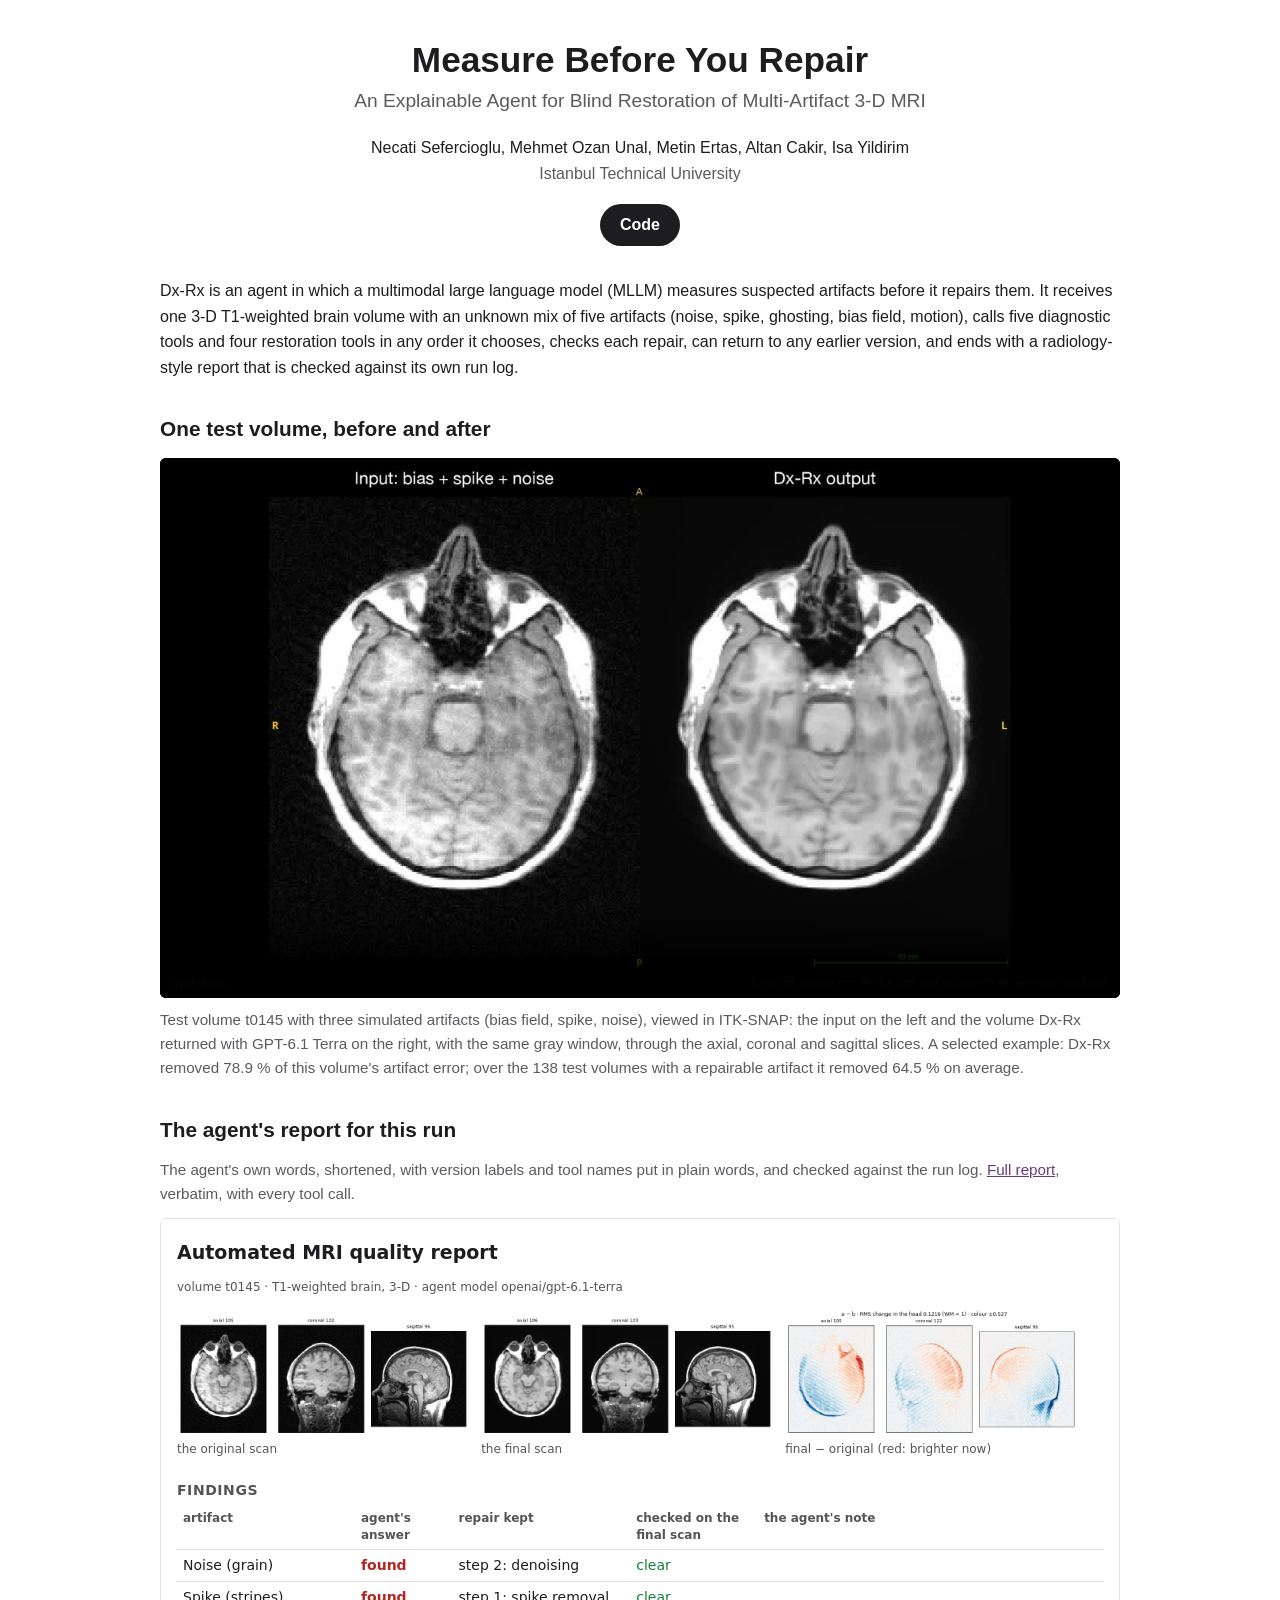
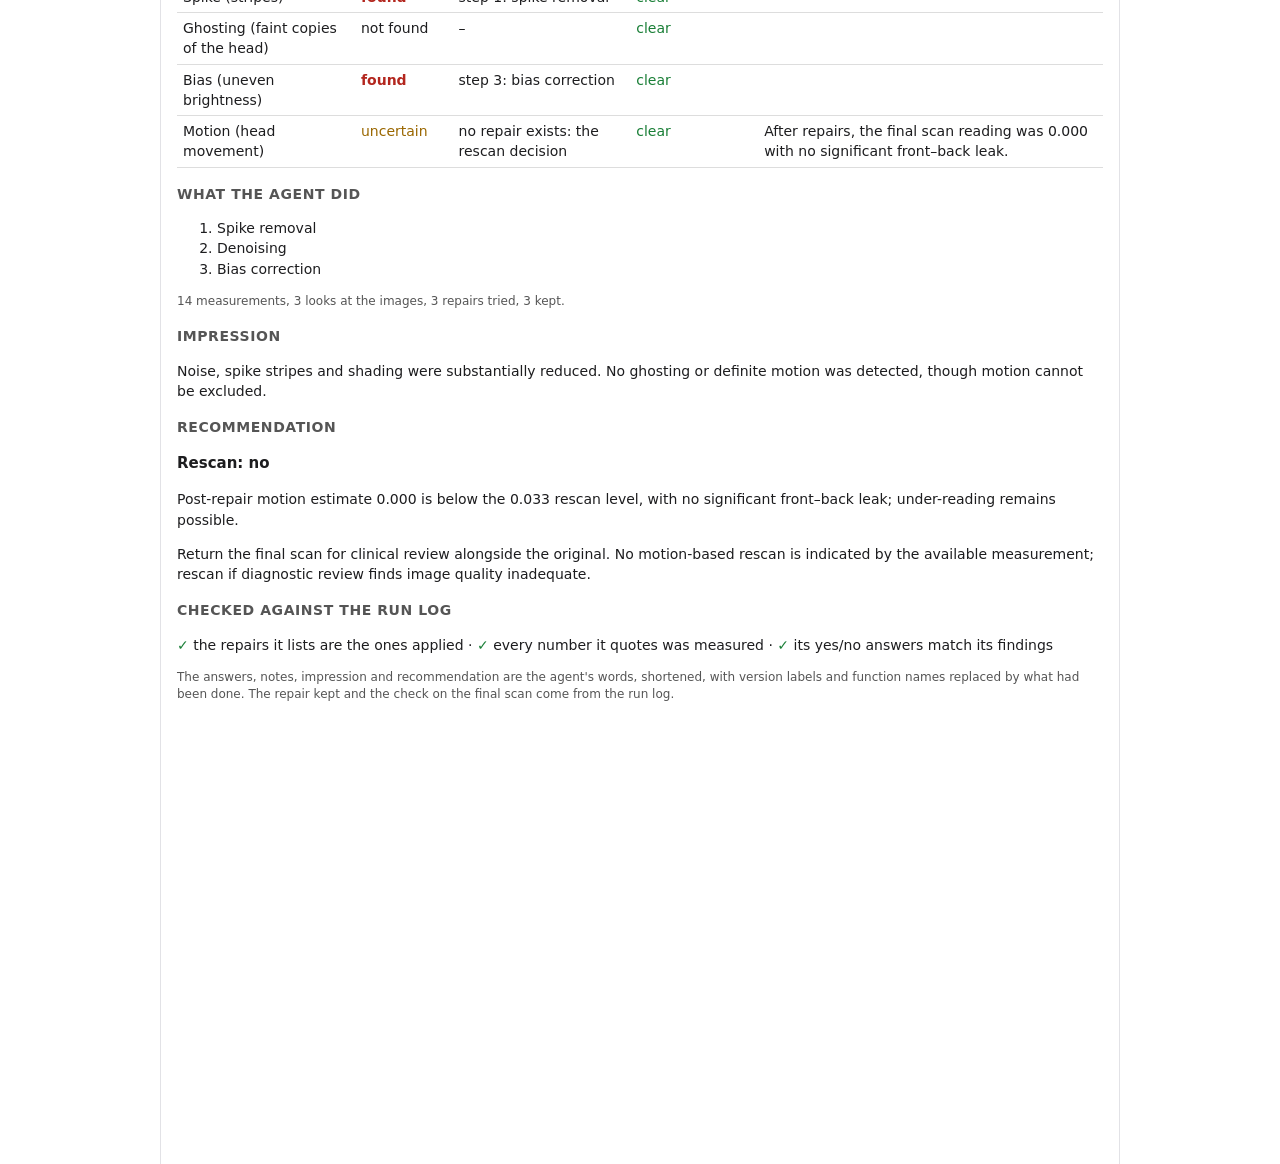
==== index.html @ 36d62033 "Demo page: test volume t0145 in ITK-SNAP, input and Dx-Rx output, and the agent's report" ====
<!doctype html>
<html lang="en">
<head>
<meta charset="utf-8">
<meta name="viewport" content="width=device-width, initial-scale=1">
<title>Measure Before You Repair</title>
<meta name="description" content="Dx-Rx: an MLLM agent that measures before it repairs, for blind restoration of multi-artifact 3-D brain MRI.">
<link rel="stylesheet" href="style.css">
</head>
<body>
<main>
  <header>
    <h1>Measure Before You Repair</h1>
    <p class="sub">An Explainable Agent for Blind Restoration of Multi-Artifact 3-D MRI</p>
    <p class="authors">Necati Sefercioglu, Mehmet Ozan Unal, Metin Ertas, Altan Cakir, Isa Yildirim</p>
    <p class="aff">Istanbul Technical University</p>
    <nav><a class="btn" href="https://github.com/itu-biai/measure-before-you-repair">Code</a></nav>
  </header>

  <section>
    <p>Dx-Rx is an agent in which a multimodal large language model (MLLM) measures suspected artifacts before it
    repairs them. It receives one 3-D T1-weighted brain volume with an unknown mix of five artifacts (noise, spike,
    ghosting, bias field, motion), calls five diagnostic tools and four restoration tools in any order it chooses,
    checks each repair, can return to any earlier version, and ends with a radiology-style report that is checked
    against its own run log.</p>
  </section>

  <section>
    <h2>One test volume, before and after</h2>
    <video controls muted playsinline preload="metadata" poster="assets/poster.jpg">
      <source src="assets/dxrx_t0145_itksnap.mp4" type="video/mp4">
    </video>
    <p class="cap">Test volume t0145 with three simulated artifacts (bias field, spike, noise), viewed in ITK-SNAP:
    the input on the left and the volume Dx-Rx returned with GPT-6.1 Terra on the right, with the same gray window,
    through the axial, coronal and sagittal slices. A selected example: Dx-Rx removed 78.9&nbsp;% of this volume's
    artifact error; over the 138 test volumes with a repairable artifact it removed 64.5&nbsp;% on average.</p>
  </section>

  <section>
    <h2>The agent's report for this run</h2>
    <p class="cap">The agent's own words, shortened, with version labels and tool names put in plain words, and
    checked against the run log. <a href="assets/report/report.html">Full report</a>, verbatim, with every tool
    call.</p>
    <iframe id="card" src="assets/report/card.html" title="The agent's report for test volume t0145"></iframe>
  </section>

  <footer>
    <p>Scan from the <a href="https://brain-development.org/ixi-dataset/">IXI dataset</a> (CC BY-SA 3.0). The video
    and pictures on this page are shared under CC BY-SA 3.0. Code under the MIT License.</p>
  </footer>
</main>
<script>
  // Fit the report card's frame to its content (same origin).
  const f = document.getElementById("card");
  const fit = () => { try { f.style.height = f.contentDocument.documentElement.scrollHeight + "px"; } catch (e) {} };
  f.addEventListener("load", fit);
  window.addEventListener("resize", fit);
</script>
</body>
</html>
---- style.css ----
:root { --fg: #1d1d1f; --muted: #5a5a60; --rule: #e2e2e6; --accent: #6b3a7a; --bg: #ffffff; }
* { box-sizing: border-box; }
body { margin: 0; background: var(--bg); color: var(--fg);
  font: 16px/1.6 -apple-system, BlinkMacSystemFont, "Segoe UI", Helvetica, Arial, sans-serif; }
main { max-width: 1000px; margin: 0 auto; padding: 40px 20px 64px; }
header { text-align: center; margin-bottom: 28px; }
h1 { font-size: 2.2rem; line-height: 1.15; margin: 0 0 6px; }
.sub { font-size: 1.2rem; color: var(--muted); margin: 0 0 18px; }
.authors { margin: 0; }
.aff { margin: 0 0 18px; color: var(--muted); }
.btn { display: inline-block; padding: 8px 20px; border-radius: 999px; background: var(--fg); color: #fff;
  text-decoration: none; font-weight: 600; }
.btn:hover, .btn:focus-visible { background: var(--accent); }
section { margin: 32px 0; }
h2 { font-size: 1.3rem; margin: 0 0 12px; }
p { margin: 0 0 12px; }
video { display: block; width: 100%; height: auto; background: #000; border-radius: 6px; }
.cap { color: var(--muted); font-size: 0.95rem; margin-top: 10px; }
a { color: var(--accent); }
iframe { display: block; width: 100%; height: 1400px; border: 1px solid var(--rule); border-radius: 6px; background: #fff; }
footer { border-top: 1px solid var(--rule); padding-top: 16px; color: var(--muted); font-size: 0.9rem; }
@media (max-width: 600px) { h1 { font-size: 1.7rem; } .sub { font-size: 1.05rem; } }
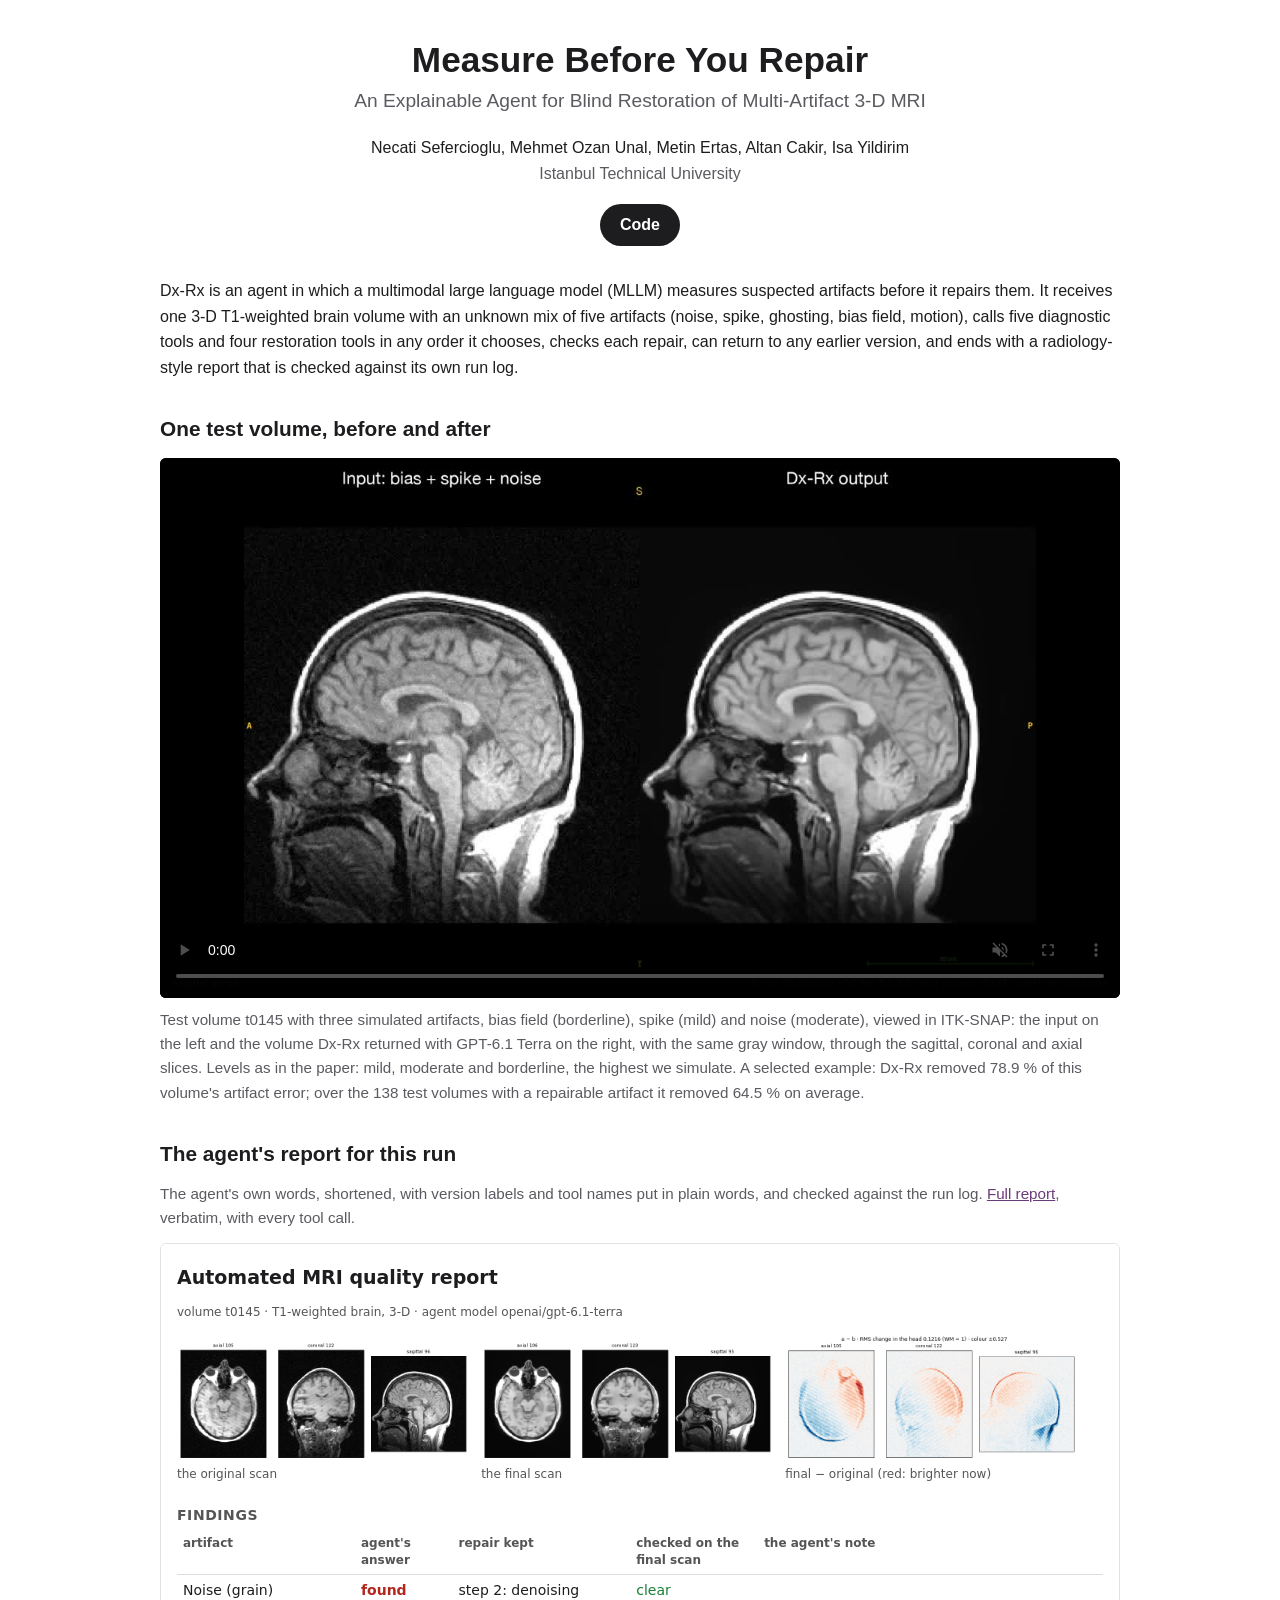
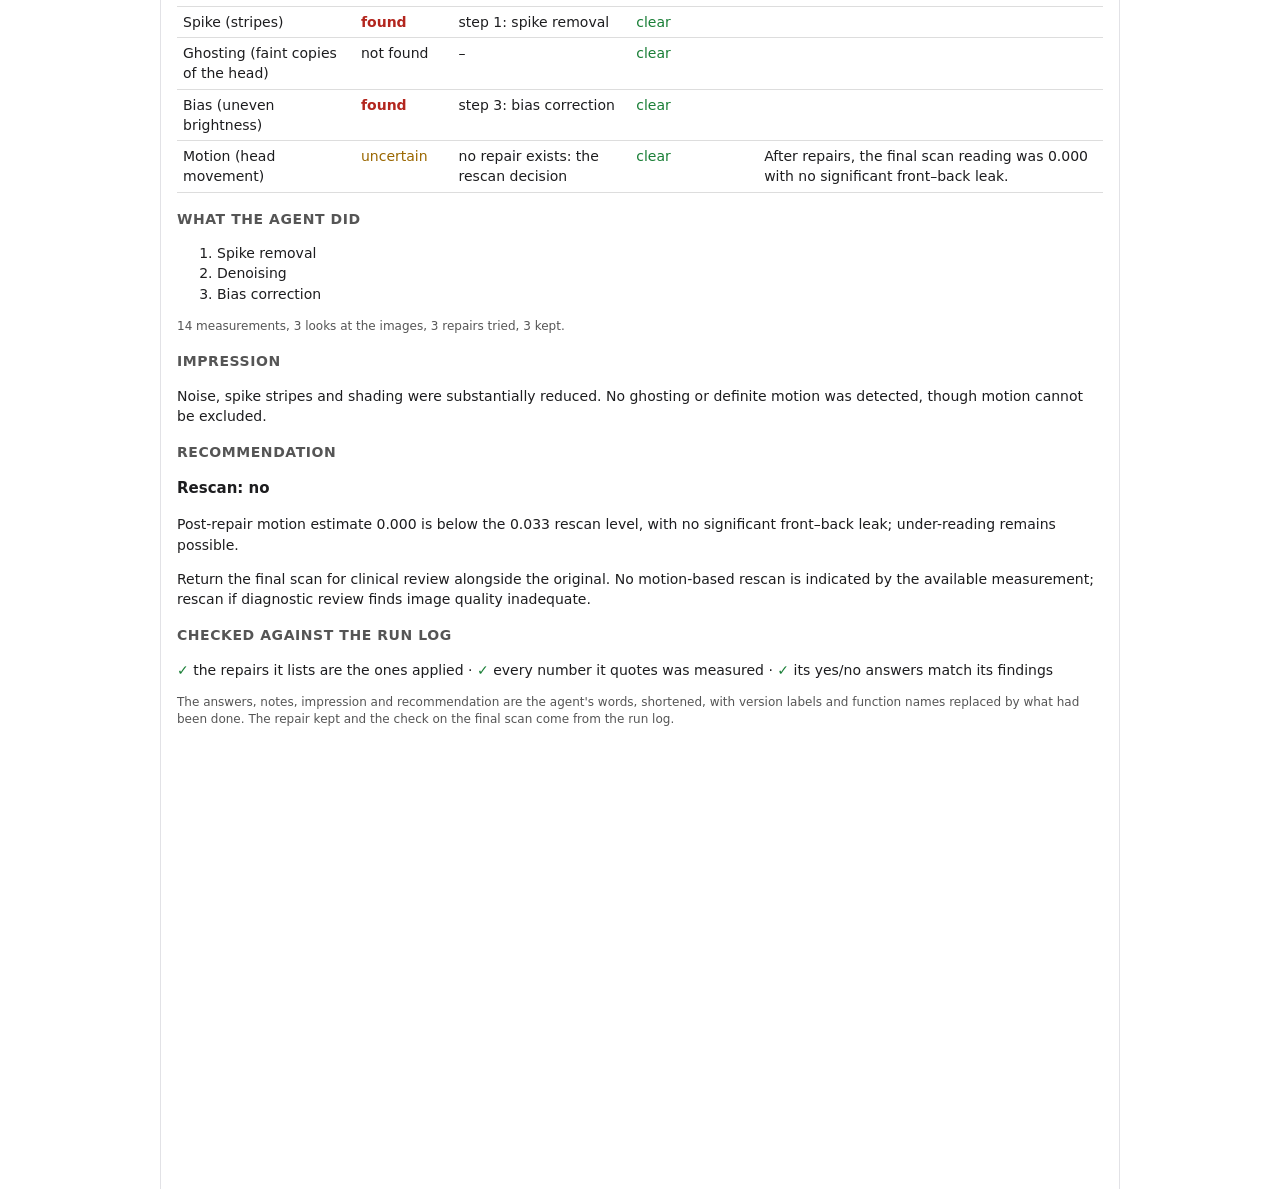
==== commit c85c3a5a: "Demo: video in the order sagittal, coronal, axial; artifact levels in the caption" ====
--- a/index.html
+++ b/index.html
@@ -30,9 +30,9 @@
     <video controls muted playsinline preload="metadata" poster="assets/poster.jpg">
       <source src="assets/dxrx_t0145_itksnap.mp4" type="video/mp4">
     </video>
-    <p class="cap">Test volume t0145 with three simulated artifacts (bias field, spike, noise), viewed in ITK-SNAP:
+    <p class="cap">Test volume t0145 with three simulated artifacts, bias field (borderline), spike (mild) and noise (moderate), viewed in ITK-SNAP:
     the input on the left and the volume Dx-Rx returned with GPT-6.1 Terra on the right, with the same gray window,
-    through the axial, coronal and sagittal slices. A selected example: Dx-Rx removed 78.9&nbsp;% of this volume's
+    through the sagittal, coronal and axial slices. Levels as in the paper: mild, moderate and borderline, the highest we simulate. A selected example: Dx-Rx removed 78.9&nbsp;% of this volume's
     artifact error; over the 138 test volumes with a repairable artifact it removed 64.5&nbsp;% on average.</p>
   </section>
 
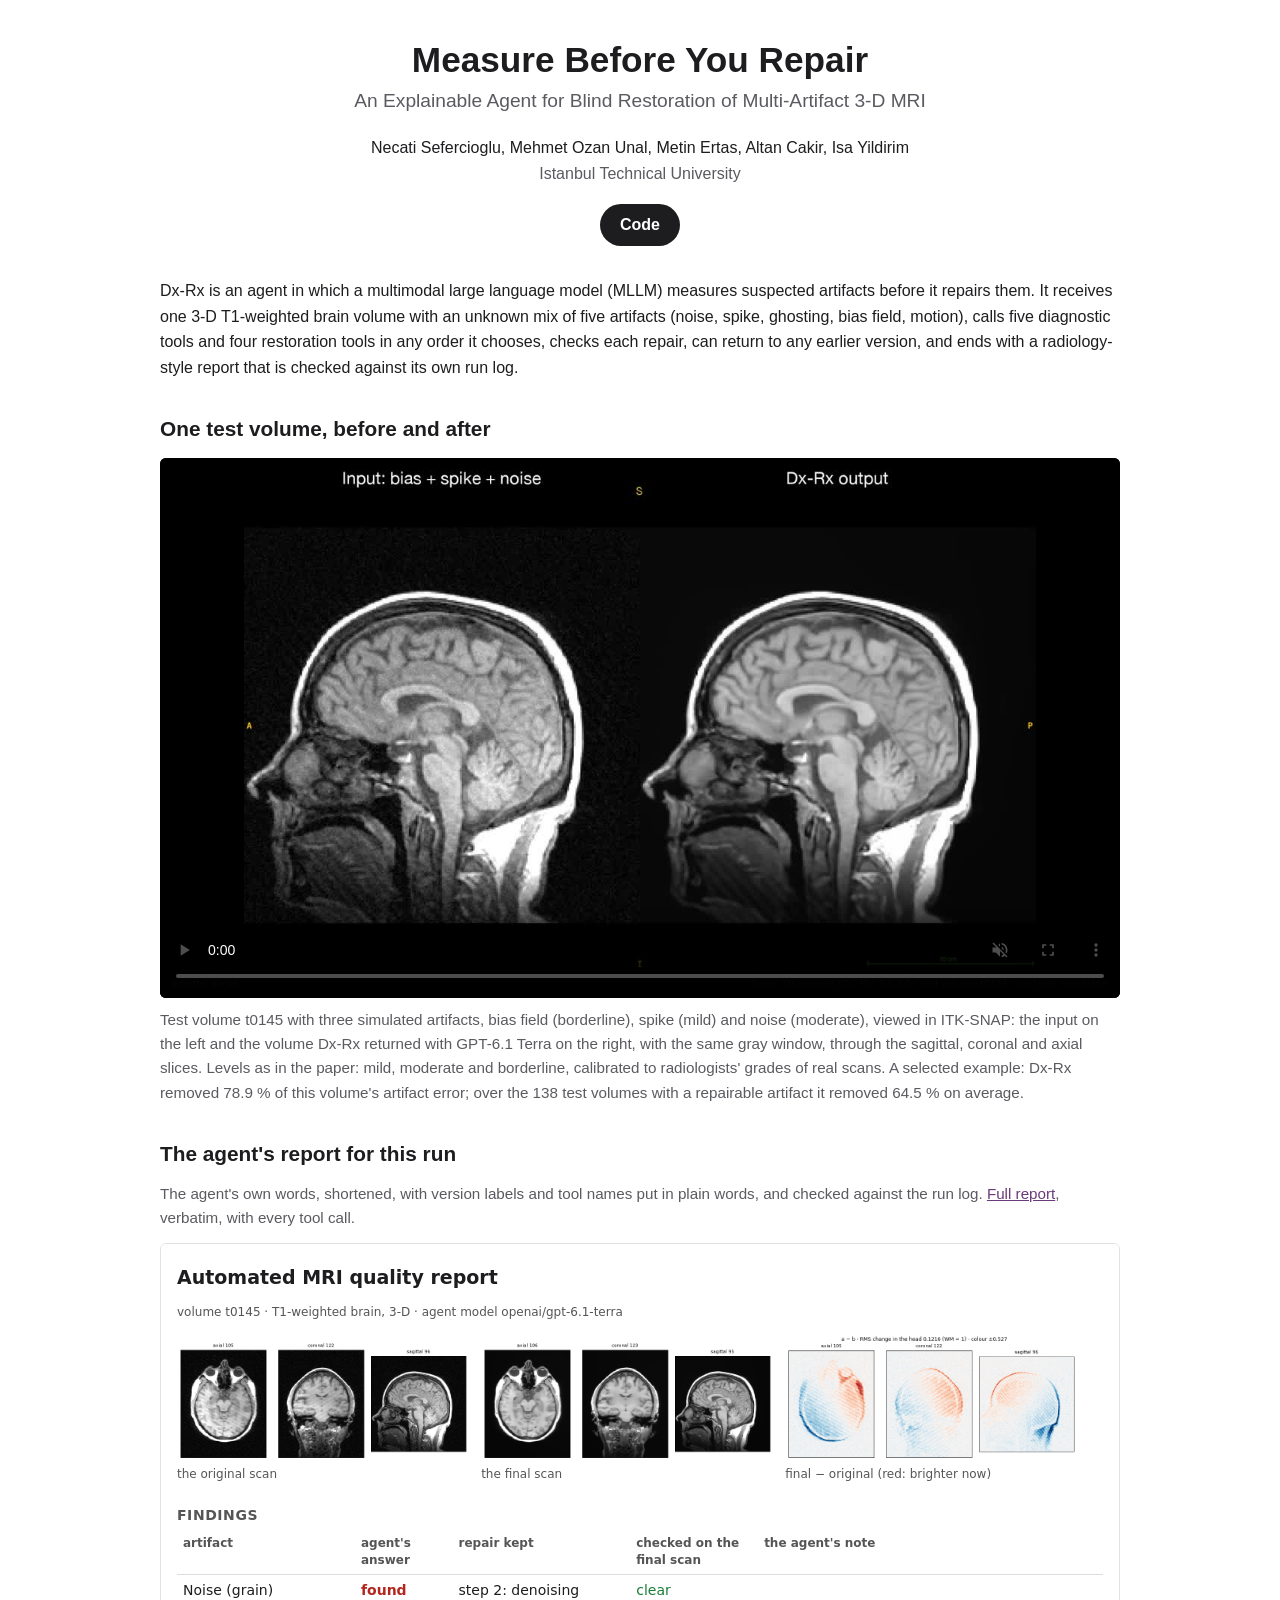
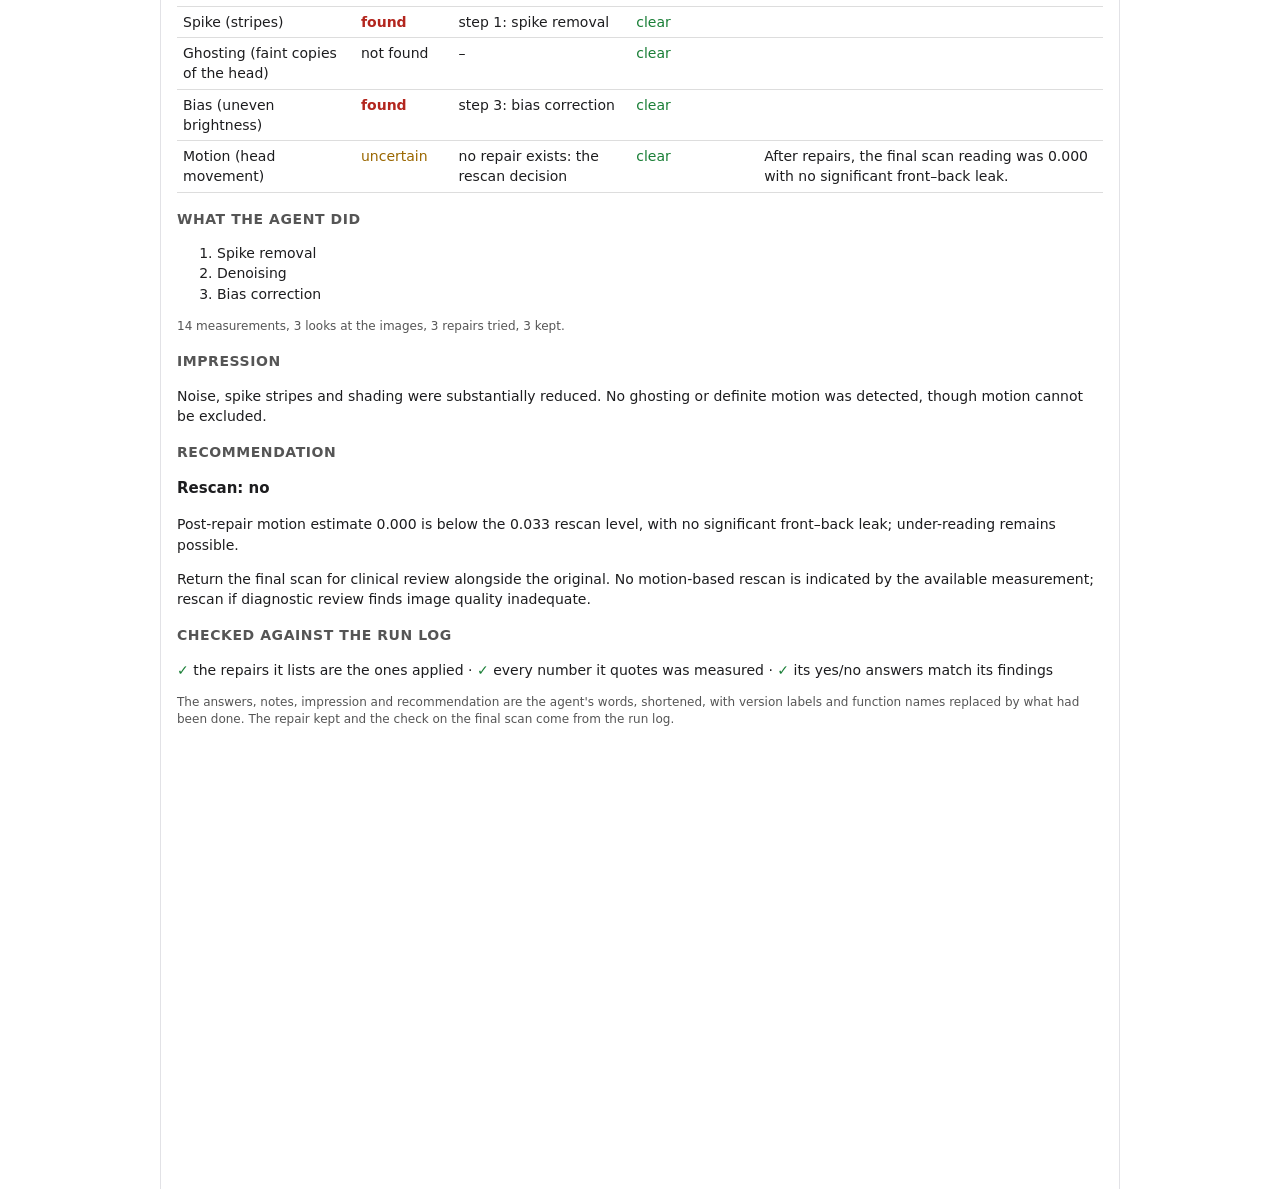
==== commit 8e8ddb65: "Demo: caption describes the levels with the abstract's words" ====
--- a/index.html
+++ b/index.html
@@ -32,7 +32,7 @@
     </video>
     <p class="cap">Test volume t0145 with three simulated artifacts, bias field (borderline), spike (mild) and noise (moderate), viewed in ITK-SNAP:
     the input on the left and the volume Dx-Rx returned with GPT-6.1 Terra on the right, with the same gray window,
-    through the sagittal, coronal and axial slices. Levels as in the paper: mild, moderate and borderline, the highest we simulate. A selected example: Dx-Rx removed 78.9&nbsp;% of this volume's
+    through the sagittal, coronal and axial slices. Levels as in the paper: mild, moderate and borderline, calibrated to radiologists' grades of real scans. A selected example: Dx-Rx removed 78.9&nbsp;% of this volume's
     artifact error; over the 138 test volumes with a repairable artifact it removed 64.5&nbsp;% on average.</p>
   </section>
 
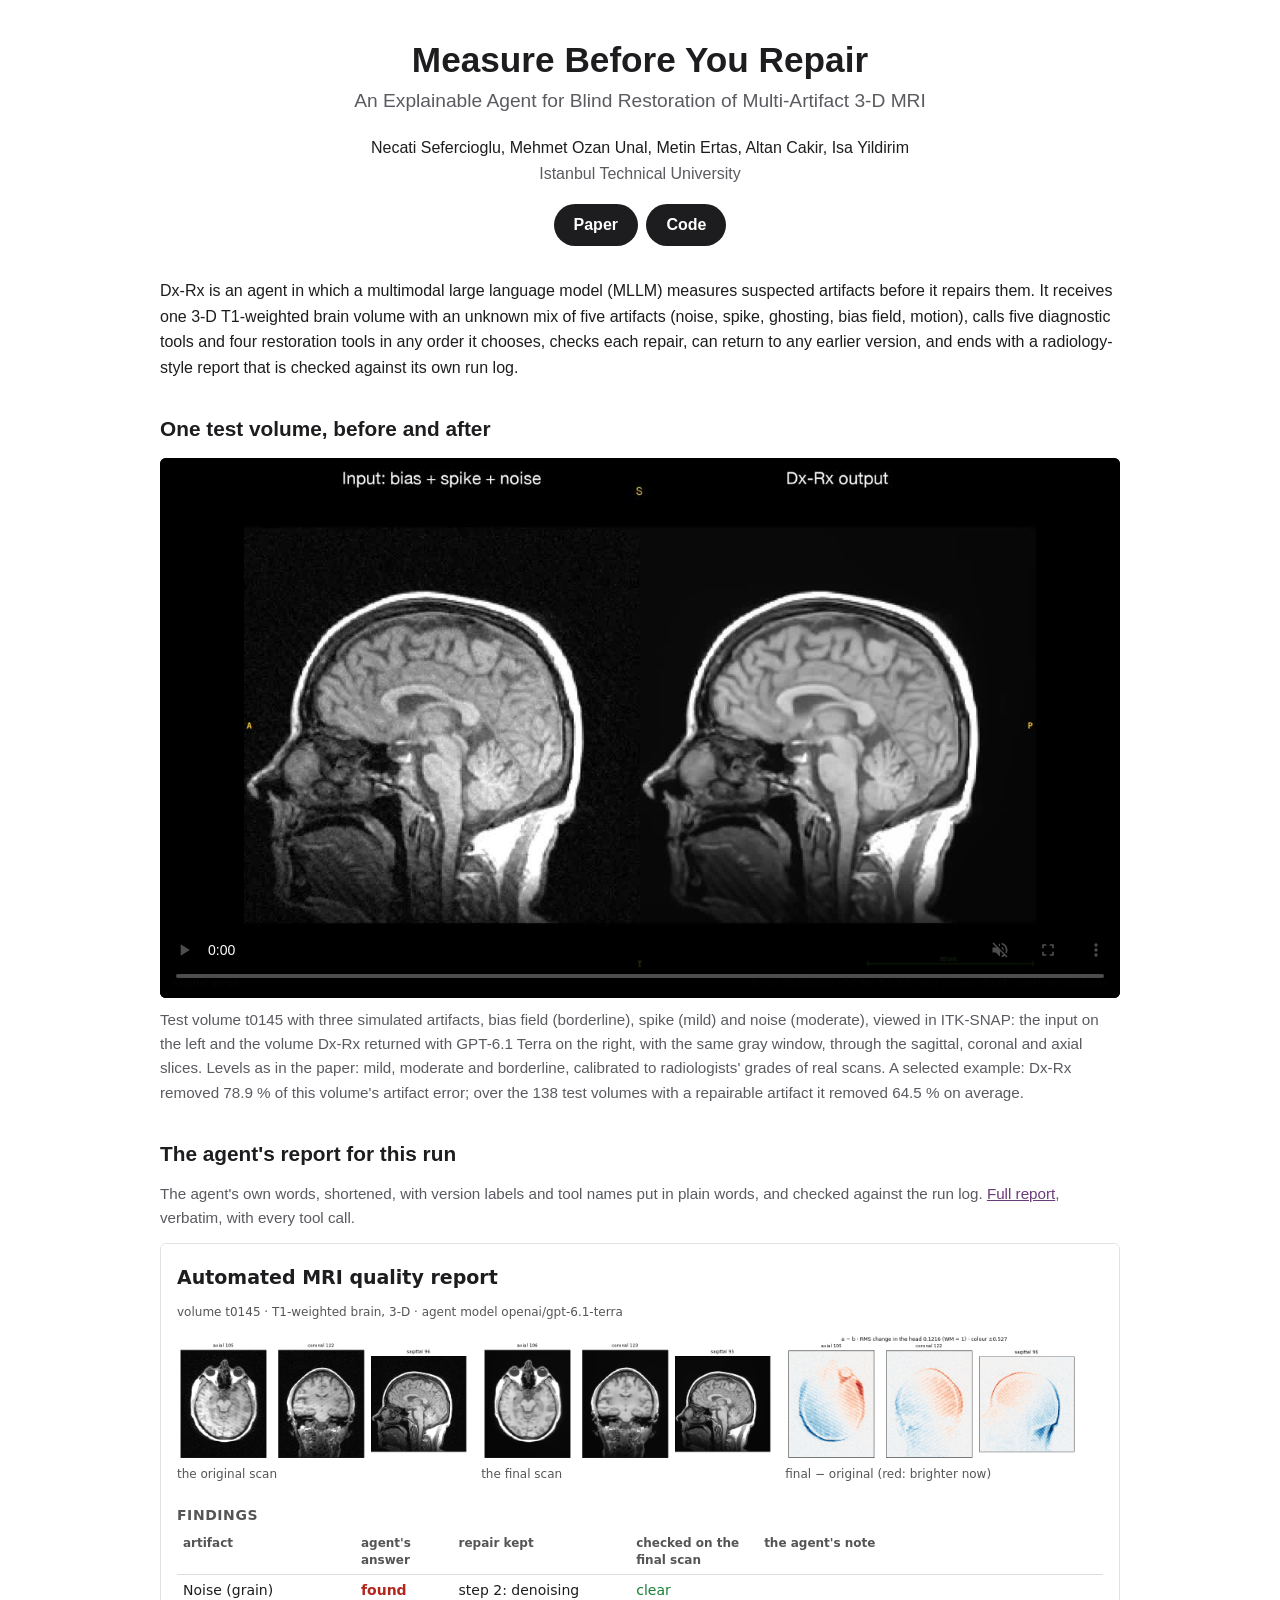
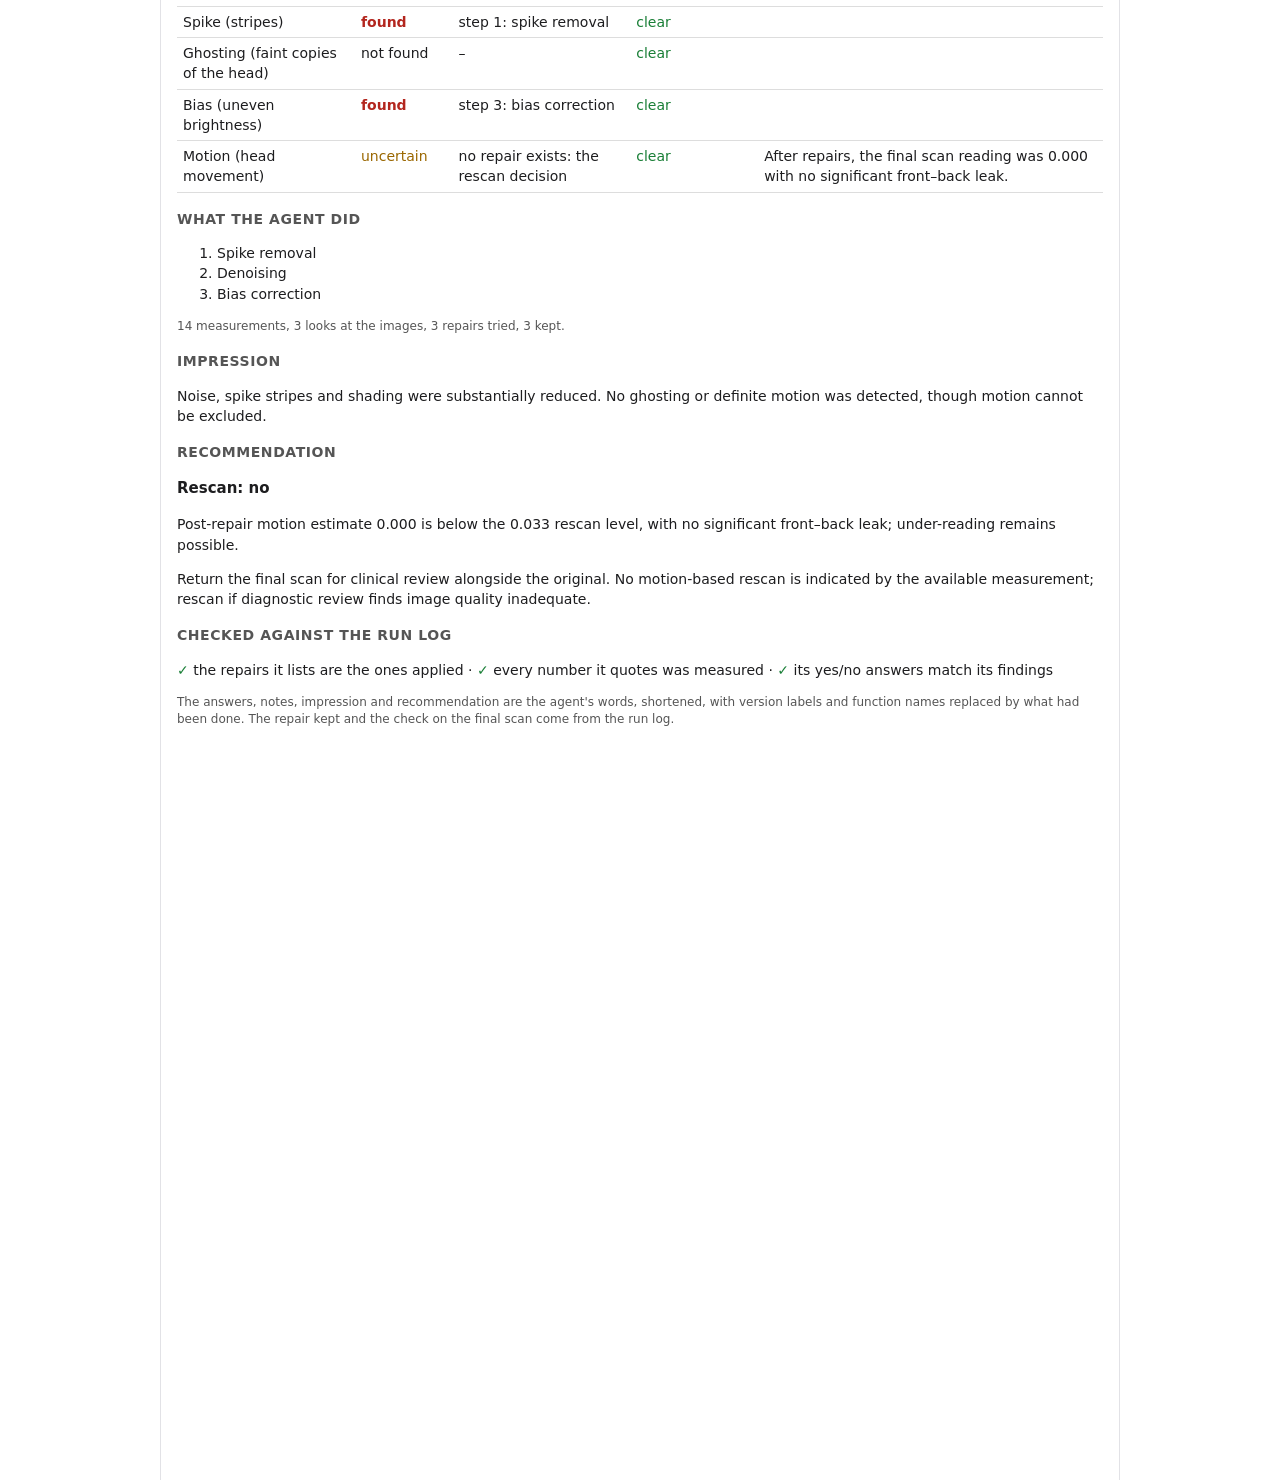
==== commit 2fe42ea8: "Demo: Paper button (arXiv) and citation" ====
--- a/index.html
+++ b/index.html
@@ -14,7 +14,8 @@
     <p class="sub">An Explainable Agent for Blind Restoration of Multi-Artifact 3-D MRI</p>
     <p class="authors">Necati Sefercioglu, Mehmet Ozan Unal, Metin Ertas, Altan Cakir, Isa Yildirim</p>
     <p class="aff">Istanbul Technical University</p>
-    <nav><a class="btn" href="https://github.com/itu-biai/measure-before-you-repair">Code</a></nav>
+    <nav><a class="btn" href="https://arxiv.org/abs/2611.03996">Paper</a>
+      <a class="btn" href="https://github.com/itu-biai/measure-before-you-repair">Code</a></nav>
   </header>
 
   <section>
@@ -44,6 +45,19 @@
     <iframe id="card" src="assets/report/card.html" title="The agent's report for test volume t0145"></iframe>
   </section>
 
+  <section>
+    <h2>Citation</h2>
+<pre><code>@misc{sefercioglu2026measurerepairexplainableagent,
+      title={Measure Before You Repair: An Explainable Agent for Blind Restoration of Multi-Artifact 3-D MRI},
+      author={Necati Sefercioglu and Mehmet Ozan Unal and Metin Ertas and Altan Cakir and Isa Yildirim},
+      year={2026},
+      eprint={2611.03996},
+      archivePrefix={arXiv},
+      primaryClass={eess.IV},
+      url={https://arxiv.org/abs/2611.03996},
+}</code></pre>
+  </section>
+
   <footer>
     <p>Scan from the <a href="https://brain-development.org/ixi-dataset/">IXI dataset</a> (CC BY-SA 3.0). The video
     and pictures on this page are shared under CC BY-SA 3.0. Code under the MIT License.</p>
--- a/style.css
+++ b/style.css
@@ -11,6 +11,9 @@
 .btn { display: inline-block; padding: 8px 20px; border-radius: 999px; background: var(--fg); color: #fff;
   text-decoration: none; font-weight: 600; }
 .btn:hover, .btn:focus-visible { background: var(--accent); }
+nav .btn + .btn { margin-left: 4px; }
+pre { margin: 0; padding: 14px 16px; overflow-x: auto; background: #f6f6f8; border: 1px solid var(--rule);
+  border-radius: 6px; font: 0.85rem/1.5 ui-monospace, SFMono-Regular, Menlo, Consolas, monospace; }
 section { margin: 32px 0; }
 h2 { font-size: 1.3rem; margin: 0 0 12px; }
 p { margin: 0 0 12px; }
